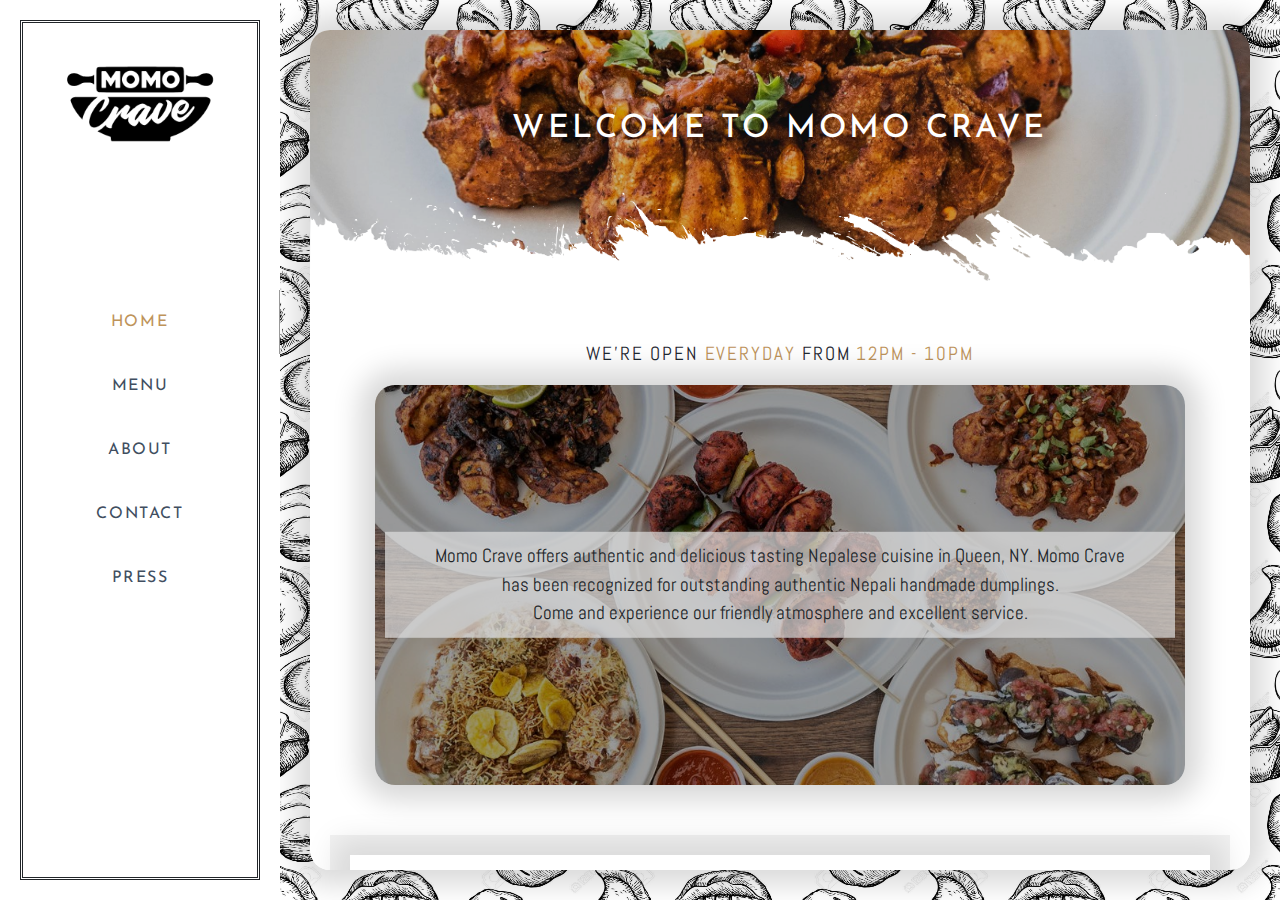
==== index.html @ 83475c4f "initial" ====
<!DOCTYPE html>
<html>
  <head>
    <!-- Required meta tags -->
    <meta charset="utf-8">
    <meta name="viewport" content="width=device-width, initial-scale=1, shrink-to-fit=no">
    <!-- Bootstrap CSS -->
    <link rel="stylesheet" href="https://maxcdn.bootstrapcdn.com/bootstrap/4.0.0/css/bootstrap.min.css" integrity="sha384-Gn5384xqQ1aoWXA+058RXPxPg6fy4IWvTNh0E263XmFcJlSAwiGgFAW/dAiS6JXm" crossorigin="anonymous">
    <link rel="stylesheet" href="https://use.fontawesome.com/releases/v5.8.1/css/all.css" integrity="sha384-50oBUHEmvpQ+1lW4y57PTFmhCaXp0ML5d60M1M7uH2+nqUivzIebhndOJK28anvf" crossorigin="anonymous">  
    
    <link rel="stylesheet" href="style/main.css">
      
    <title>Momo Crave | Home</title>
    <style media="screen">
        @import url('https://fonts.googleapis.com/css?family=Righteous');
        @import url('https://fonts.googleapis.com/css?family=Lobster+Two');
        @import url('https://fonts.googleapis.com/css?family=Josefin+Sans');
        @import url('https://fonts.googleapis.com/css?family=Dosis');
        
        .right{
            background-image: url(images/momos.jpg);
            background-size: 30% 30%;
            background-repeat: round;
        }
        .main-content{
            max-width: 1000px;
            margin: auto;
            height: 100%;
            background-color: #fff;
            -webkit-box-shadow: 0px 0px 28px 15px rgba(0,0,0,0.15);
            -moz-box-shadow: 0px 0px 28px 15px rgba(0,0,0,0.15);
            box-shadow: 0px 0px 28px 15px rgba(0,0,0,0.15);
            border-radius: 20px;
            overflow-x: hidden;
            overflow-y: scroll;
        }
        ::-webkit-scrollbar {
          display: none;
        }
/*

        ::-webkit-scrollbar {
          width: 10px;
        }

        ::-webkit-scrollbar-track {
          display: none;
        }

        ::-webkit-scrollbar-thumb {
          background: #404E5F; 
        }
*/
        .main-content .content{
            padding-left: 20px;
            padding-right: 20px;
        }
        .col-12{
            max-width: 90%;
            margin: auto;
            height: 400px;
            background-image: url(images/momo%20fusion.jpg);
            background-size: cover;
            background-position: center;
            background-repeat: no-repeat;
            padding: 0;
            border-radius: 20px;
            -moz-box-shadow: 0px 0px 28px 15px rgba(0,0,0,0.16);
            box-shadow: 0px 0px 28px 15px rgba(0,0,0,0.16);

        }
        .col-12 .overlay{
            width: 100%;
            height: 100%;
            background-color: rgba(0,0,0,0.4);
            padding: 10px;
            border-radius: 20px;
        }
        .white-overlay{
            position: relative;
            top: 50%;
            transform: translateY(-50%);
            background-color: rgba(223,223,223,.7);
            padding: 10px;
        }
        .main-content .content h1{
            width: 100%;
            text-transform: uppercase;
            font-family: 'Josefin Sans', sans-serif;
            text-align: center;
            font-size: 1.5em;
            margin: 0px;
            margin-bottom: 30px;
            padding: 0;
            display: none;
        }
        .white-overlay p{
/*            font-family: 'Lobster Two', cursive;*/
            font-family: 'Abel', sans-serif;
            font-size: 1.2em;
            text-align: center;
            width: 90%;
            margin: auto;
        }
        .img-banner{
            width: 100%;
            height: 300px;
            position: relative;
            left: 0;
            background-image: url(images/frymomos.jpg);
            background-position: bottom left;
            background-size: cover;
            background-repeat: no-repeat;
            pointer-events: none;
        }
        .img-banner .overlay{
            width: 100%;
            height: 100%;
            background-color: rgba(0,0,0,0.2);
        }
        .img-banner .overlay img{
            position: absolute;
            bottom: 0;
        }
        .img-banner .overlay h1{
            position: absolute;
            margin-top: 80px;
            width: 100%;
            text-transform: uppercase;
            font-family: 'Josefin Sans', sans-serif;
            text-align: center;
            color: #fff;
            letter-spacing: .1em;
            font-size: 2em;
        }
        .main-content .content .container p{
            text-align: center;
        }
        .hour-notice{
            font-size: 1em;
            margin-top: 10px;
            text-transform: uppercase;
        }
        .hour-notice p{
            font-family: 'Abel', sans-serif;
            text-align: center;
            color:#1F2832;
            font-size: 1.2em;
            letter-spacing: .1em;
        }
        .hour-notice p span{
            color: #BE935A;
        }
        .order-option{
            background-color: #f2f2f2;
            text-align: center;
            padding: 20px;
            font-family: 'Josefin Sans', sans-serif;
            text-transform: uppercase;
            letter-spacing: .1em;
            font-size: 1em;
            margin-top: 50px;
            margin-bottom: 50px;
        }
        .order-option img{
            margin-left: 10px;
            margin-right: 10px;
        }
        .order-option-wrap{
            background-color: #fff;
            padding: 20px;
            -webkit-box-shadow: 0px 0px 28px 15px rgba(0,0,0,0.1);
            -moz-box-shadow: 0px 0px 28px 15px rgba(0,0,0,0.1);
            box-shadow: 0px 0px 28px 15px rgba(0,0,0,0.1);
        }
        p.catering{
            text-align:center;
            font-family: 'Abel', sans-serif;
            margin-top: -20px;
            font-size: 1.2em;
        }
        p.catering a{
            color:#BE935A;
        }
        .menu-border{
            height: 100%;
            border: double;
        }
        
        @media only screen and (max-height: 1000px) {
            ::-webkit-scrollbar {
                display: block;
                width: 5px;
            }

            ::-webkit-scrollbar-track {
                display: none;
            }

            ::-webkit-scrollbar-thumb {
                background: #404E5F; 
            }
        }
        @media only screen and (max-width: 800px) {
            .img-banner .overlay h1{display: none;}
            .main-content .content h1{display: block;}   
            .hour-notice{
                font-size: .8em;
            }
            .order-option{
                display: flex;
                align-items: center;
                justify-content: center;
            }
            .order-option img{
                margin: 20px auto;
                display: block;
            }
            .order-option h2{
                font-size: 1.3em;
            }
            p.catering{font-size: 1em;}
        }
    </style>
  </head>
  <body>
    <!-- Small Screen navigation -->    
    <div class="mobile-logo"><a href="index.html"><div class="logo"></div></a></div>  
    <div class="mobile-nav">
        <nav>    
            <div class="aligned-items">
                <a href="index.html" class="active">Home</a>
                <a href="menu.html">Menu</a>    
                <a href="about.html">About</a>
                <a href="contact.html">Contact</a>
                <a href="media.html">Press</a>
            </div>
            <div class="nav-footer">
                <div class="icons">
                    <a href="https://www.instagram.com/momocrave" target="_blank"><i class="fab fa-instagram"></i></a>
                    <a href="https://www.facebook.com/momocrave/" target="_blank"><i class="fab fa-facebook-f"></i></a>
                    <a href="https://www.yelp.com/biz/momo-crave-woodside" target="_blank"><i class="fab fa-yelp"></i></a>
                </div>
            </div>
        </nav>
    </div>
    
    <div class="container">
        <div class="row">
            <!-- Large Screen navigation -->
            <div class="col left">
                <div class="menu-border">
                    <a href="index.html"><div class="logo"></div></a>
                    <nav>    
                        <div class="aligned-items">
                            <a href="index.html" class="active">Home</a>
                            <a href="menu.html">Menu</a>    
                            <a href="about.html">About</a>
                            <a href="contact.html">Contact</a>
                            <a href="media.html">Press</a>
                        </div>
                    </nav>
                    <div class="nav-footer">
                        <div class="icons">
                            <a href="https://www.instagram.com/momocrave" target="_blank"><i class="fab fa-instagram"></i></a>
                            <a href="https://www.facebook.com/momocrave/" target="_blank"><i class="fab fa-facebook-f"></i></a>
                            <a href="https://www.yelp.com/biz/momo-crave-woodside" target="_blank"><i class="fab fa-yelp"></i></a>
                        </div>
                    </div>
                </div>
            </div>
            <!-- Main content -->
            <div class="col right">
                <div class="main-content">
                    <div class="img-banner">
                        <div class="overlay">
                                <h1>Welcome to Momo Crave</h1>    
                        <img src="images/grunge-border-2-white.png" width="100%;">
                        </div>
                    </div>
                    <div class="content">
                        <h1>Welcome to Momo Crave</h1>
                        <div class="hour-notice">
                                <p>WE&#39;RE OPEN <span>EVERYDAY</span> FROM <span>12PM - 10PM</span></p>
                            </div>
                        <div class="container">
                            <div class="row">
                                <div class="col-12">
                                    <div class="overlay">
                                        <div class="white-overlay">
                                            <p>
                                                Momo Crave offers authentic and delicious tasting Nepalese cuisine in Queen, NY. Momo Crave has been recognized for outstanding authentic Nepali handmade dumplings.
                                                <br>
                                                Come and experience our friendly atmosphere and excellent service.
                                            </p>                                            
                                        </div>
                                    </div>
                                </div>
                            </div>
                        </div>
                        <div class="order-option">
                            <div class="order-option-wrap">
                                <h2>Order online</h2>
                                
                                <a href="https://www.seamless.com/menu/momo-crave-3807-69th-st-woodside/890555" target="_blank"><img src="images/seamless.png" width="110px"></a>
                                <a href="https://postmates.com/merchant/momo-crave-woodside" target="_blank"><img src="images/postmates.png" width="70px"></a>
                                <a href="https://www.grubhub.com/restaurant/momo-crave-3807-69th-st-woodside/890555" target="_blank"><img src="images/grubhub.png" width="90px"></a>
                            </div>
                        </div>
                        <p class="catering">We do catering too. <a href="tel:1-718-255-1714">Give us a call</a> for more info.</p>
                    </div>
                </div>
            </div>
        </div>
    </div>
    
      <!-- Menu icon -->
    <div class="menu-icon-wrap">
            <div class="plate bounce-in-fwd">
                <div id="nav-icon1">
                  <span><img src="images/white_fork.png" width="100%"></span>
                  <span><img src="images/white_spoon.png" width="100%"></span>
                  <span><img src="images/white_knife.png" width="100%"></span>
                </div>
            </div>
      </div>
      
    <script src="https://code.jquery.com/jquery-3.3.1.js"></script>
    <!--  to trigger menu icon animation  -->
    <script src="scripts/menuAnimation.js"></script>
    <!--  to open and close menu  -->
    <script src="scripts/opnCloseMenu.js"></script>  
      
    <!-- Optional JavaScript -->
    <!-- jQuery first, then Popper.js, then Bootstrap JS -->
    <script src="https://code.jquery.com/jquery-3.2.1.slim.min.js" integrity="sha384-KJ3o2DKtIkvYIK3UENzmM7KCkRr/rE9/Qpg6aAZGJwFDMVNA/GpGFF93hXpG5KkN" crossorigin="anonymous"></script>
    <script src="https://cdnjs.cloudflare.com/ajax/libs/popper.js/1.12.9/umd/popper.min.js" integrity="sha384-ApNbgh9B+Y1QKtv3Rn7W3mgPxhU9K/ScQsAP7hUibX39j7fakFPskvXusvfa0b4Q" crossorigin="anonymous"></script>
    <script src="https://maxcdn.bootstrapcdn.com/bootstrap/4.0.0/js/bootstrap.min.js" integrity="sha384-JZR6Spejh4U02d8jOt6vLEHfe/JQGiRRSQQxSfFWpi1MquVdAyjUar5+76PVCmYl" crossorigin="anonymous"></script>  
  </body>
</html>
---- style/main.css ----
@import url('https://fonts.googleapis.com/css?family=Slabo+27px');
@import url('https://fonts.googleapis.com/css?family=Abel');
@import url('https://fonts.googleapis.com/css?family=Nanum+Myeongjo');


*{box-sizing: border-box;}
body{
    margin: 0;
}

.logo{
    margin: auto;
    width: 150px;
    height: 150px;
    background-image: url(../images/logo.png);
    background-repeat: repeat-x repeat-y;
    background-size: contain;
}
.mobile-logo{
    position: fixed;
    top: 40px;
    left: 50%;
    transform: translateX(-50%);
    width: 100px;
    height: 100px;
    background-color: #fff;
    border-radius: 50%;
    margin: auto;
    z-index: 999;
    visibility: hidden;
    opacity: 0;
    transition: .3s;
    
}
.container{
    max-width: 100%;
}
.left{
    padding: 0;
    max-width: 280px;
    height: 100vh;
    padding: 20px;
    background-color: #fff;
}
.right{
    padding: 0;
    max-width: 100%;
    height: 100vh;
    overflow: scroll;
    padding: 30px;
    background-color: #f2f2f2;
}
.right::-webkit-scrollbar { 
    display: none; 
}
.aligned-items{
    position: absolute;
    top: 50%;
    transform: translateY(-50%);
    width: 100%;
    left: 0;
}
nav{
    text-align: center;
}
.aligned-items a{
    text-decoration: none;
    transition: .4s;
    color: #404E5F;
}
.aligned-items a:hover{color: #BE935A;border-right: 1px solid #999;}
nav a{
    display: block;
    padding: 20px;
    color: #404E5F;
    text-transform: uppercase;
    font-family: 'Josefin Sans', sans-serif;
    font-size: 1em;
    font-weight: 400;
    letter-spacing: .1em;
/*            font-family: 'Abel', sans-serif;*/
/*            font-family: 'Slabo 27px', serif;*/
}
nav a.active{color: #BE935A;border-right: 1px solid #999;}
.nav-footer{
    position: absolute;
    width: 100%;
    left: 0;
    bottom: 0;
    padding-bottom: 40px;
    text-align: center;
}
.icons a{
    text-decoration: none;
    color: #404E5F;
    margin: 10px;
    font-size: 1.1em;
}
.mobile-nav{
    position: absolute;
    width: 100%;
    height: 100%;
    background-color: #fff;
    left: 50%;
    transform: translateX(-50%);
    z-index: 1;
    text-align: center;
    visibility: hidden;
    opacity: 0;
    transition: .4s;
}  
.show-menu{
    visibility: visible;
    opacity: 1;
    transition: .4s;
}
/*mobile menu icon*/
.menu-icon-wrap{
    z-index: 2000;
    position: fixed;
    top: 55px;
    left: 50px;
    opacity: 0;
    visibility: hidden;
}
.plate{
    width: 60px;
    margin: auto;
    height: 60px;
    position: relative;
    background-color: #f2f2f2;
    border-radius: 50%;
    border: 2px solid #333;
    cursor: pointer;
    transition: .2s;
}    
.plate:hover{
    -webkit-box-shadow: 0px 0px 28px 15px rgba(0,0,0,0.1);
    -moz-box-shadow: 0px 0px 28px 15px rgba(0,0,0,0.1);
    box-shadow: 0px 0px 28px 15px rgba(0,0,0,0.1);
}
#nav-icon1{    
    margin: -8px auto;
    width: 40px;
    height: 35px;
    position: relative;
    top: 50%;
    -webkit-transform: rotate(0deg);
    -moz-transform: rotate(0deg);
    -o-transform: rotate(0deg);
    transform: rotate(0deg) translateY(-50%);
    -webkit-transition: .5s ease-in-out;
    -moz-transition: .5s ease-in-out;
    -o-transition: .5s ease-in-out;
    transition: .5s ease-in-out;
    cursor: pointer;
}
#nav-icon1 span img{pointer-events: none;}
#nav-icon1 span{
    display: block;
    position: absolute;
    width: 100%;
    opacity: 1;
    left: 0;
    -webkit-transform: rotate(0deg);
    -moz-transform: rotate(0deg);
    -o-transform: rotate(0deg);
    transform: rotate(0deg);
    -webkit-transition: .25s ease-in-out;
    -moz-transition: .25s ease-in-out;
    -o-transition: .25s ease-in-out;
    transition: .25s ease-in-out;
}

#nav-icon1 span:nth-child(1) {
    top: 0px;
}

#nav-icon1 span:nth-child(2) {
    top: 13px;
}

#nav-icon1 span:nth-child(3) {
    top: 26px;
}

#nav-icon1.open span:nth-child(1) {
    top: 18px;
    -webkit-transform: rotate(135deg);
    -moz-transform: rotate(135deg);
    -o-transform: rotate(135deg);
    transform: rotate(135deg);
}

#nav-icon1.open span:nth-child(2) {
    opacity: 0;
    left: -60px;
}

#nav-icon1.open span:nth-child(3) {
    top: 18px;
    -webkit-transform: rotate(-135deg);
    -moz-transform: rotate(-135deg);
    -o-transform: rotate(-135deg);
    transform: rotate(-135deg);
}

/* animation bounce-in-fwd */
@-webkit-keyframes bounce-in-fwd {
  0% {
    -webkit-transform: scale(0);
            transform: scale(0);
    -webkit-animation-timing-function: ease-in;
            animation-timing-function: ease-in;
    opacity: 0;
  }
  38% {
    -webkit-transform: scale(1);
            transform: scale(1);
    -webkit-animation-timing-function: ease-out;
            animation-timing-function: ease-out;
    opacity: 1;
  }
  55% {
    -webkit-transform: scale(0.7);
            transform: scale(0.7);
    -webkit-animation-timing-function: ease-in;
            animation-timing-function: ease-in;
  }
  72% {
    -webkit-transform: scale(1);
            transform: scale(1);
    -webkit-animation-timing-function: ease-out;
            animation-timing-function: ease-out;
  }
  81% {
    -webkit-transform: scale(0.84);
            transform: scale(0.84);
    -webkit-animation-timing-function: ease-in;
            animation-timing-function: ease-in;
  }
  89% {
    -webkit-transform: scale(1);
            transform: scale(1);
    -webkit-animation-timing-function: ease-out;
            animation-timing-function: ease-out;
  }
  95% {
    -webkit-transform: scale(0.95);
            transform: scale(0.95);
    -webkit-animation-timing-function: ease-in;
            animation-timing-function: ease-in;
  }
  100% {
    -webkit-transform: scale(1);
            transform: scale(1);
    -webkit-animation-timing-function: ease-out;
            animation-timing-function: ease-out;
  }
}
@keyframes bounce-in-fwd {
  0% {
    -webkit-transform: scale(0);
            transform: scale(0);
    -webkit-animation-timing-function: ease-in;
            animation-timing-function: ease-in;
    opacity: 0;
  }
  38% {
    -webkit-transform: scale(1);
            transform: scale(1);
    -webkit-animation-timing-function: ease-out;
            animation-timing-function: ease-out;
    opacity: 1;
  }
  55% {
    -webkit-transform: scale(0.7);
            transform: scale(0.7);
    -webkit-animation-timing-function: ease-in;
            animation-timing-function: ease-in;
  }
  72% {
    -webkit-transform: scale(1);
            transform: scale(1);
    -webkit-animation-timing-function: ease-out;
            animation-timing-function: ease-out;
  }
  81% {
    -webkit-transform: scale(0.84);
            transform: scale(0.84);
    -webkit-animation-timing-function: ease-in;
            animation-timing-function: ease-in;
  }
  89% {
    -webkit-transform: scale(1);
            transform: scale(1);
    -webkit-animation-timing-function: ease-out;
            animation-timing-function: ease-out;
  }
  95% {
    -webkit-transform: scale(0.95);
            transform: scale(0.95);
    -webkit-animation-timing-function: ease-in;
            animation-timing-function: ease-in;
  }
  100% {
    -webkit-transform: scale(1);
            transform: scale(1);
    -webkit-animation-timing-function: ease-out;
            animation-timing-function: ease-out;
  }
}


@media only screen and (max-width: 800px) {
    .left{
        display: none;
    }
    .right{
        background-color: #fff;
    }

    nav a.active{border:none;}
    .aligned-items a:hover{border: none;}
    .logo{
        margin-top: 7px;
        width: 90px;
        height: 90px;
    }
    .menu-icon-wrap{
        opacity: 1;
        visibility: visible;
        -webkit-animation: bounce-in-fwd 0.8s .6s both;
        animation: bounce-in-fwd 0.8s .6s both;
    }
    .mobile-logo{
        visibility: visible;
        opacity: 1;
        transition: .3s;
    }
    .nav-footer .icons a{
        display: inline-block;
    }
    .main-content .content{
/*        margin-top: 110px;*/
    }
}
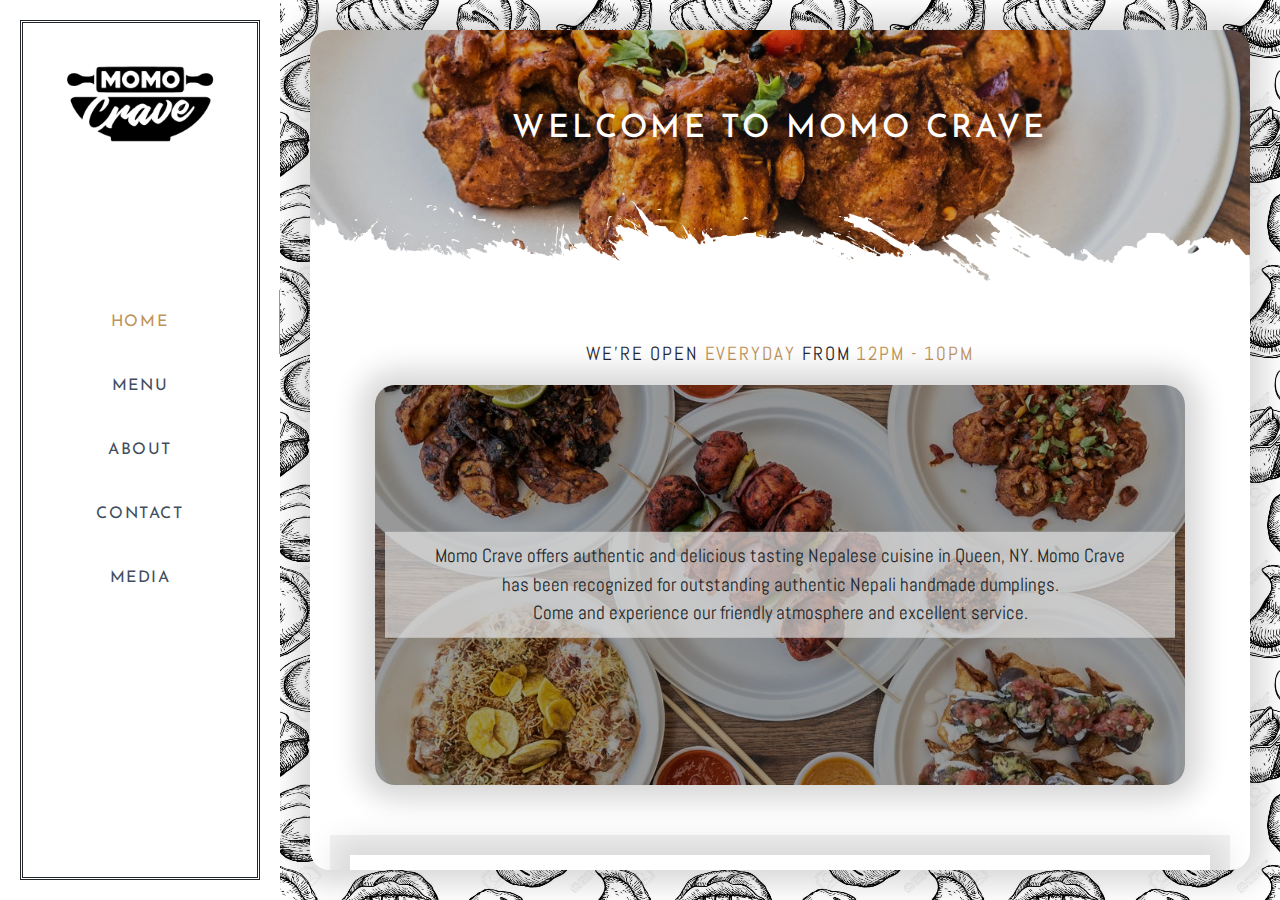
==== commit d48e08d4: "update" ====
--- a/index.html
+++ b/index.html
@@ -12,11 +12,10 @@
       
     <title>Momo Crave | Home</title>
     <style media="screen">
-        @import url('https://fonts.googleapis.com/css?family=Righteous');
-        @import url('https://fonts.googleapis.com/css?family=Lobster+Two');
-        @import url('https://fonts.googleapis.com/css?family=Josefin+Sans');
-        @import url('https://fonts.googleapis.com/css?family=Dosis');
-        
+       
+        nav a{
+            font-weight: normal;
+        }
         .right{
             background-image: url(images/momos.jpg);
             background-size: 30% 30%;
@@ -202,8 +201,9 @@
             }
         }
         @media only screen and (max-width: 800px) {
+            .img-banner{height: 180px;}
             .img-banner .overlay h1{display: none;}
-            .main-content .content h1{display: block;}   
+            .main-content .content h1{display: block;font-size: 1.3em;}   
             .hour-notice{
                 font-size: .8em;
             }
@@ -233,7 +233,7 @@
                 <a href="menu.html">Menu</a>    
                 <a href="about.html">About</a>
                 <a href="contact.html">Contact</a>
-                <a href="media.html">Press</a>
+                <a href="media.html">Media</a>
             </div>
             <div class="nav-footer">
                 <div class="icons">
@@ -257,7 +257,7 @@
                             <a href="menu.html">Menu</a>    
                             <a href="about.html">About</a>
                             <a href="contact.html">Contact</a>
-                            <a href="media.html">Press</a>
+                            <a href="media.html">Media</a>
                         </div>
                     </nav>
                     <div class="nav-footer">
--- a/style/main.css
+++ b/style/main.css
@@ -1,7 +1,12 @@
 @import url('https://fonts.googleapis.com/css?family=Slabo+27px');
 @import url('https://fonts.googleapis.com/css?family=Abel');
 @import url('https://fonts.googleapis.com/css?family=Nanum+Myeongjo');
-
+@import url('https://fonts.googleapis.com/css?family=Righteous');
+@import url('https://fonts.googleapis.com/css?family=Josefin+Sans');
+@import url('https://fonts.googleapis.com/css?family=Dosis');
+@import url('https://fonts.googleapis.com/css?family=Reem+Kufi');        
+@import url('https://fonts.googleapis.com/css?family=Fjalla+One');
+@import url('https://fonts.googleapis.com/css?family=Molengo');
 
 *{box-sizing: border-box;}
 body{
@@ -72,12 +77,11 @@
 nav a{
     display: block;
     padding: 20px;
-    color: #404E5F;
     text-transform: uppercase;
     font-family: 'Josefin Sans', sans-serif;
     font-size: 1em;
-    font-weight: 400;
     letter-spacing: .1em;
+    font-weight: bold;
 /*            font-family: 'Abel', sans-serif;*/
 /*            font-family: 'Slabo 27px', serif;*/
 }
